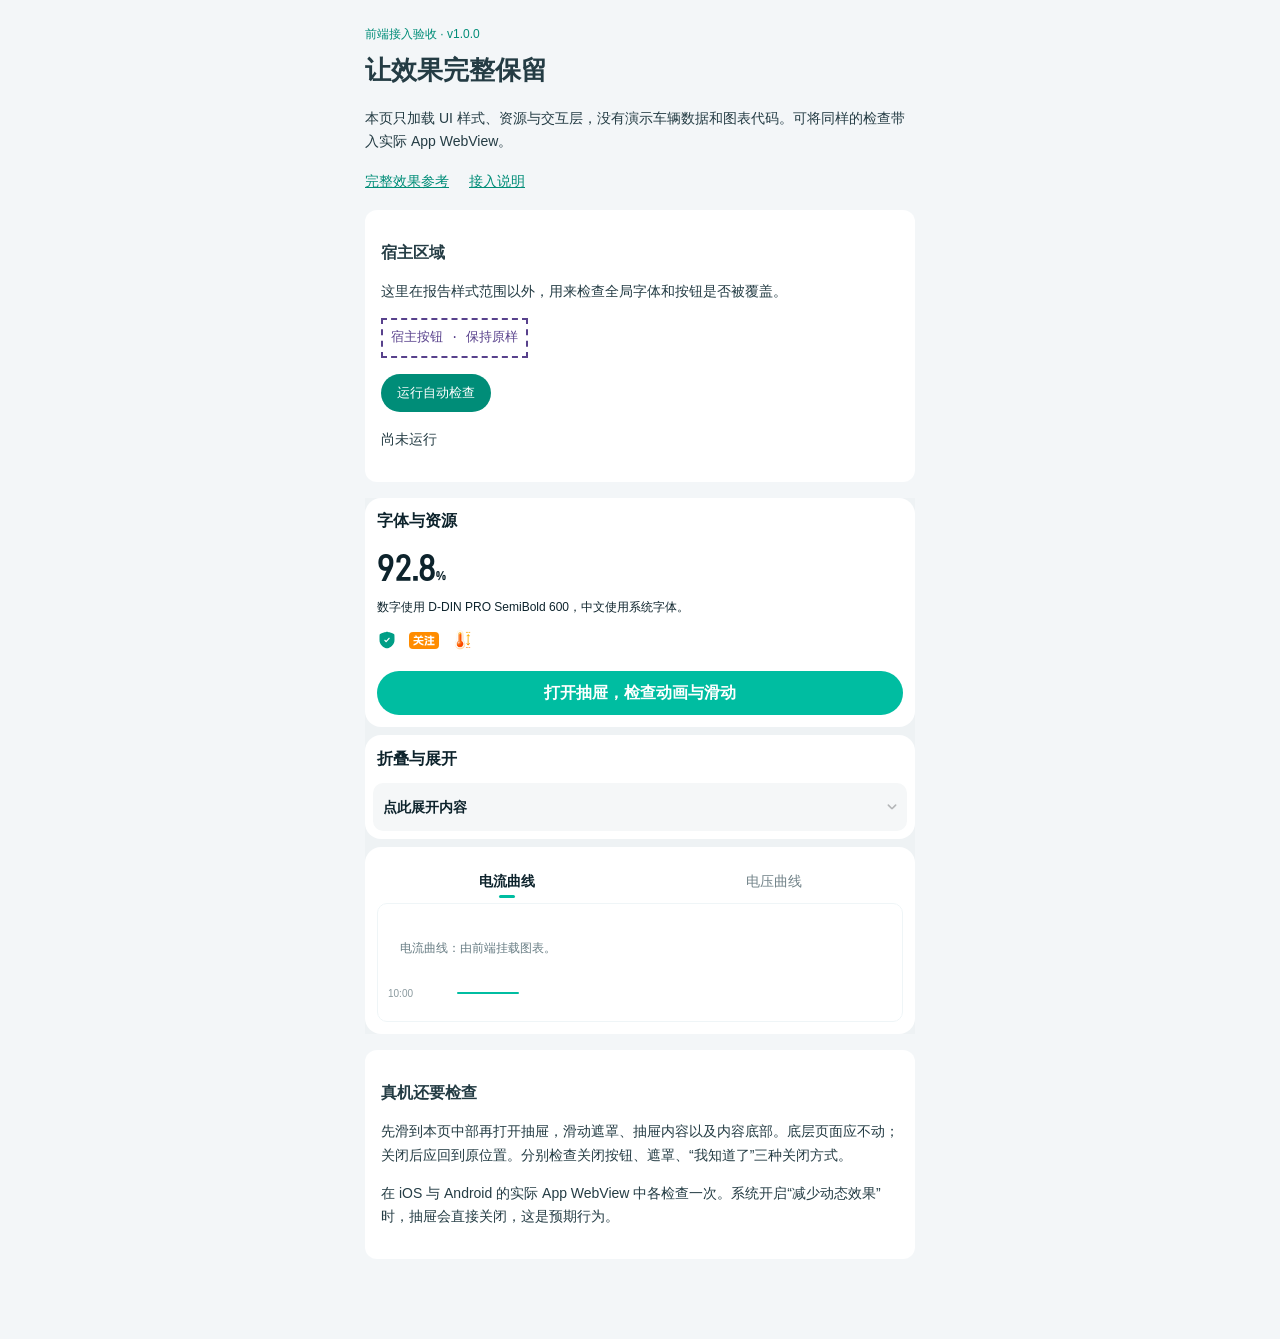
==== handoff/index.html @ 3ce5b26c "Separate reusable UI from report demo and add frontend handoff" ====
<!doctype html>
<html lang="zh-CN">
<head>
  <meta charset="utf-8">
  <meta name="viewport" content="width=device-width, initial-scale=1, viewport-fit=cover">
  <title>电池卫士 · UI 接入验收</title>
  <link rel="stylesheet" href="handoff.css">
  <link rel="stylesheet" href="../css/styles.css">
  <link rel="stylesheet" href="../css/professional-analysis.css">
  <link rel="stylesheet" href="../css/battery-basics.css">
  <script src="../js/ui.js" defer></script>
  <script src="../js/chart-theme.js" defer></script>
  <script src="checks.js" defer></script>
</head>
<body>
  <main class="handoff-page">
    <header>
      <p class="eyebrow">前端接入验收 · v1.0.0</p>
      <h1>让效果完整保留</h1>
      <p>本页只加载 UI 样式、资源与交互层，没有演示车辆数据和图表代码。可将同样的检查带入实际 App WebView。</p>
      <nav><a href="../">完整效果参考</a><a href="https://github.com/wangyekai918-star/teld-battery-guardian-3-0/blob/main/handoff/README.md">接入说明</a></nav>
    </header>
    <section class="host-check">
      <h2>宿主区域</h2>
      <p>这里在报告样式范围以外，用来检查全局字体和按钮是否被覆盖。</p>
      <button id="hostButton" type="button">宿主按钮 · 保持原样</button>
      <button id="runChecks" type="button">运行自动检查</button>
      <p id="testSummary" role="status">尚未运行</p>
      <ol id="testResults"></ol>
    </section>
    <div data-battery-report id="uiFixture">
      <section class="battery-basics fixture-card">
        <header class="battery-basics-head"><h2 class="section-heading">字体与资源</h2></header>
        <div class="fixture-inner">
          <p class="metric-number" id="fontSample">92.8<span class="metric-unit">%</span></p>
          <p>数字使用 D-DIN PRO SemiBold 600，中文使用系统字体。</p>
          <div class="fixture-icons">
            <img src="../assets/shield-check-bold.svg" width="20" height="20" alt="安全">
            <img src="../assets/status-attention.svg" width="30" height="17" alt="关注">
            <img src="../assets/professional-temperature.png" width="22" height="22" alt="温度">
          </div>
          <button class="evidence-confirm" id="openFixtureSheet" type="button">打开抽屉，检查动画与滑动</button>
        </div>
      </section>
      <section class="professional-analysis fixture-card">
        <header class="professional-analysis-head"><h2 class="section-heading">折叠与展开</h2></header>
        <div class="professional-analysis-list">
          <article class="professional-item" data-bg-disclosure-item data-open="false">
            <h3 class="professional-item-heading"><button id="fixtureToggle" class="professional-toggle" data-bg-disclosure="animated" type="button" aria-controls="fixturePanel" aria-expanded="false"><span class="professional-item-name">点此展开内容</span><img class="professional-chevron" src="../assets/vehicle-switch-arrow.svg" alt=""></button></h3>
            <div id="fixturePanel" class="professional-panel" role="region" aria-labelledby="fixtureToggle" aria-hidden="true" inert><div class="professional-panel-content"><div class="professional-panel-body"><p class="fixture-copy">这里由前端传入内容，展开动效由 UI 层保留。</p></div></div></div>
          </article>
        </div>
      </section>
      <section class="battery-basics fixture-card">
        <div class="fixture-inner">
          <div class="curve-tabs" id="fixtureTabs" data-bg-tabs role="tablist" aria-label="曲线类型">
            <button class="curve-tab" id="fixtureCurrent" data-bg-tab="current" role="tab" type="button" aria-selected="true" aria-controls="fixtureChart">电流曲线</button>
            <button class="curve-tab" id="fixtureVoltage" data-bg-tab="voltage" role="tab" type="button" aria-selected="false" aria-controls="fixtureChart" tabindex="-1">电压曲线</button>
          </div>
          <div class="curve-panel" id="fixtureChart" role="tabpanel" aria-labelledby="fixtureCurrent"><p class="fixture-copy" id="fixtureChartText">电流曲线：由前端挂载图表。</p><svg height="20" aria-hidden="true"><text class="curve-axis" y="14">10:00</text><line class="curve-line curve-line--actual" x1="70" y1="10" x2="130" y2="10"></line></svg></div>
        </div>
      </section>
      <dialog class="sheet" data-bg-sheet aria-labelledby="fixtureSheetTitle">
        <div class="sheet-head"><h2 id="fixtureSheetTitle" data-bg-sheet-title></h2><button class="sheet-close" data-bg-sheet-close type="button" aria-label="关闭"><img class="icon" src="../assets/close.svg" alt=""></button></div>
        <div class="sheet-body" data-bg-sheet-body></div>
        <div class="sheet-actions" data-bg-sheet-actions hidden><button class="evidence-confirm" data-bg-sheet-confirm type="button">我知道了</button></div>
      </dialog>
    </div>
    <section class="manual-check">
      <h2>真机还要检查</h2>
      <p>先滑到本页中部再打开抽屉，滑动遮罩、抽屉内容以及内容底部。底层页面应不动；关闭后应回到原位置。分别检查关闭按钮、遮罩、“我知道了”三种关闭方式。</p>
      <p>在 iOS 与 Android 的实际 App WebView 中各检查一次。系统开启“减少动态效果”时，抽屉会直接关闭，这是预期行为。</p>
    </section>
  </main>
</body>
</html>
---- handoff/handoff.css ----
/* 仅供验收页使用，产品页面不加载。 */
body { margin: 0; font: 14px/1.7 -apple-system, BlinkMacSystemFont, "PingFang SC", sans-serif; color: #243c44; background: #f3f6f8; }
.handoff-page { max-width: 550px; margin: auto; padding: 24px 12px 64px; }
.handoff-page h1 { margin: 4px 0 12px; font-size: 26px; }
.handoff-page h2 { font-size: 16px; }
.eyebrow { margin: 0; color: #008d78; font-size: 12px; }
.handoff-page nav { display: flex; gap: 20px; margin: 16px 0; }
.handoff-page a { color: #008d78; }
.host-check, .manual-check { margin: 16px 0; padding: 16px; border-radius: 12px; background: white; }
#hostButton { font: 400 13px/20px monospace; color: rgb(88, 65, 140); border: 2px dashed rgb(88, 65, 140); padding: 8px; background: white; }
#runChecks { display: block; margin: 16px 0; padding: 10px 16px; border: 0; border-radius: 24px; background: #008d78; color: white; font: 600 14px/20px inherit; }
#runChecks:disabled { opacity: .5; }
#testResults { padding-left: 20px; font-size: 12px; }
#testResults [data-pass="true"] { color: #00856e; }
#testResults [data-pass="false"] { color: #c1374e; }
[data-battery-report] .fixture-card { margin: 8px 0; }
[data-battery-report] .fixture-inner { padding: 12px; }
[data-battery-report] .fixture-inner > p { font-size: 12px; }
[data-battery-report] #fontSample { margin: 8px 0; font-size: 36px; }
[data-battery-report] .fixture-icons { display: flex; align-items: center; gap: 12px; margin: 12px 0 20px; }
[data-battery-report] .fixture-copy { padding: 12px; background: white; border-radius: 8px; color: #687d84; font-size: 12px; }
---- css/styles.css ----
@font-face {
  font-family: BatteryGuardianDIN;
  src: url("../assets/din-semibold.woff2?v=b89597077004") format("woff2");
  font-weight: 600;
  font-display: swap;
}
/* 卡片间距规范：页面边距和卡片间距 8px；文字/图片行内边距 12px；嵌套容器行内边距 8px。 */
:where([data-battery-report]) {
  --bg-sheet-enter-duration: 280ms;
  --bg-sheet-exit-duration: 200ms;
  --bg-sheet-mask-duration: 200ms;
  --bg-sheet-enter-easing: cubic-bezier(0.22, 1, 0.36, 1);
  --bg-sheet-exit-easing: cubic-bezier(0.4, 0, 1, 1);
  --sheet-item-title-size: 14px;
  --sheet-item-subtitle-size: 12px;
  --page-gutter: 8px;
  --card-gap: 8px;
  --content-inset: 12px;
  --nested-inset: 8px;
  --ink: #0d232c;
  --muted: #73848a;
  --green: #009e86;
  --green-light: #e7f8f2;
  --bg: #eaf2f7;
  --red: #f0445e;
  --orange: #ae6509;
}
:where([data-battery-report]),
:where([data-battery-report]) * {
  box-sizing: border-box;
}
:where([data-battery-report]) {
  margin: 0;
  color: var(--ink);
  background: #eef2f4;
  font-family:
    -apple-system, BlinkMacSystemFont, "PingFang SC", "Microsoft YaHei",
    sans-serif;
  -webkit-font-smoothing: antialiased;
}
:where([data-battery-report]) button {
  font: inherit;
  color: inherit;
  cursor: pointer;
  border: 0;
  background: none;
  -webkit-tap-highlight-color: transparent;
}
/* 移动端界面统一去掉焦点外圈，保留各控件自身的选中状态。 */
:where([data-battery-report]) :focus {
  outline: none;
}
:where([data-battery-report]) button:disabled {
  cursor: default;
}
:where([data-battery-report]) .icon {
  display: block;
  width: 20px;
  height: 20px;
  flex: none;
  object-fit: contain;
}
:where([data-battery-report]) .page-shell {
  position: relative;
  width: 100%;
  max-width: 550px;
  min-height: 100vh;
  min-height: 100dvh;
  margin: 0 auto;
  background: var(--bg);
}
:where([data-battery-report]) .brand-banner {
  height: 150px;
  position: relative;
  isolation: isolate;
  overflow: hidden;
}
:where([data-battery-report]) .brand-art {
  position: absolute;
  inset: 0;
  width: 100%;
  height: 156px;
  object-fit: cover;
  object-position: right top;
  z-index: -1;
}
:where([data-battery-report]) .report-content {
  position: relative;
  display: flex;
  flex-direction: column;
  gap: var(--card-gap);
  padding: 8px var(--page-gutter) 20px;
  margin-top: -31px;
}
:where([data-battery-report]) .report-identity {
  margin: 0;
  background: #fff;
  border-radius: 16px;
  overflow: hidden;
}
:where([data-battery-report]) .overview {
  padding: 0;
  background: #fff;
  border-radius: 16px;
  overflow: hidden;
  box-shadow: none;
}
:where([data-battery-report]) .vehicle-copy {
  display: flex;
  flex: 1;
  min-width: 0;
  flex-direction: column;
  align-items: flex-start;
  gap: 0;
}
:where([data-battery-report]) .vehicle-plate {
  font-size: 16px;
  font-weight: 600;
  line-height: 22px;
  white-space: nowrap;
}
:where([data-battery-report]) .vehicle-name {
  display: block;
  width: 100%;
  font-size: 12px;
  font-weight: 400;
  line-height: 17px;
  color: rgba(13, 35, 44, 0.6);
  white-space: nowrap;
  overflow: hidden;
  text-overflow: ellipsis;
}
:where([data-battery-report]) .vehicle-switch {
  display: flex;
  align-items: center;
  gap: 8px;
  width: 100%;
  min-height: 64px;
  padding: var(--content-inset);
  text-align: left;
}
:where([data-battery-report]) .vehicle-preview {
  position: relative;
  display: block;
  flex: none;
  width: 66px;
  height: 40px;
  overflow: hidden;
}
:where([data-battery-report]) .vehicle-preview img {
  position: absolute;
  display: block;
  width: 70.245px;
  height: 35.601px;
  left: -2.88px;
  top: 2px;
  object-fit: cover;
}
:where([data-battery-report]) .vehicle-switch-affordance {
  display: flex;
  flex: none;
  align-items: center;
  gap: 2px;
  font-size: 12px;
  font-weight: 600;
  line-height: 17px;
  color: rgba(13, 35, 44, 0.6);
}
:where([data-battery-report]) .vehicle-switch-affordance[hidden] {
  display: none;
}
:where([data-battery-report]) .switch-arrow {
  display: block;
  flex: none;
  width: 8px;
  height: 8px;
}
:where([data-battery-report]) .score-primary {
  display: grid;
  grid-template-columns: minmax(0, 1fr) auto;
  align-items: center;
  gap: 6px 12px;
  padding: var(--content-inset) var(--content-inset) 0;
}
:where([data-battery-report]) .score-label {
  grid-column: 1 / -1;
  display: flex;
  align-items: center;
  gap: 2px;
  margin: 0;
  font-size: 16px;
  font-weight: 600;
  line-height: 24px;
  color: var(--ink);
}
:where([data-battery-report]) .info-button {
  position: relative;
  display: grid;
  place-items: center;
  flex: none;
  width: 16px;
  height: 20px;
  margin: 0;
  padding: 0;
  color: #92a0a6;
}
:where([data-battery-report]) .info-button:after {
  content: "";
  position: absolute;
  inset: -12px -14px;
}
:where([data-battery-report]) .info-button .icon {
  width: 12px;
  height: 12px;
}
:where([data-battery-report]) .score-reading {
  display: flex;
  align-items: baseline;
  gap: 3px;
  margin: 0;
}
:where([data-battery-report]) .score-number {
  font:
    600 48px/1 BatteryGuardianDIN,
    sans-serif;
  letter-spacing: -0.8px;
  color: var(--green);
}
:where([data-battery-report]) .score-unit {
  font-size: 14px;
  font-weight: 700;
  line-height: 20px;
  color: #81938d;
}
:where([data-battery-report]) .safety {
  display: flex;
  align-items: center;
  justify-content: flex-end;
}
:where([data-battery-report]) .safety-value {
  display: flex;
  align-items: center;
  gap: 4px;
  padding: 6px 12px;
  border-radius: 999px;
  background: #eaf8f2;
  color: var(--green);
}
:where([data-battery-report]) .safety-symbol {
  display: flex;
  flex: none;
  width: 16px;
  height: 16px;
}
:where([data-battery-report]) .safety-symbol .icon {
  width: 16px;
  height: 16px;
}
:where([data-battery-report]) .safety-value strong {
  font-size: 14px;
  font-weight: 600;
  line-height: 22px;
}
:where([data-battery-report]) .metrics {
  display: grid;
  grid-template-columns: minmax(0, 1fr) minmax(0, 1fr);
  gap: var(--card-gap);
  padding: var(--nested-inset);
}
:where([data-battery-report]) .metric {
  display: flex;
  min-width: 0;
  flex-direction: column;
  align-items: stretch;
  padding: 8px 10px;
  border-radius: 8px;
  text-align: left;
}
:where([data-battery-report]) .metric:active {
  filter: brightness(0.98);
}
:where([data-battery-report]) .soh {
  background: #f0f8f5;
}
:where([data-battery-report]) .range {
  background: #f0f6fb;
}
:where([data-battery-report]) .metric-heading {
  display: flex;
  align-items: center;
  gap: 4px;
  min-height: 20px;
  font-size: 12px;
  line-height: 18px;
  color: #667b82;
  white-space: nowrap;
}
:where([data-battery-report]) .metric-heading > .icon {
  width: 16px;
  height: 16px;
}
:where([data-battery-report]) .soh .metric-heading > .icon {
  color: #328873;
}
:where([data-battery-report]) .range .metric-heading > .icon {
  color: #6996b2;
}
:where([data-battery-report]) .metric-reading {
  display: flex;
  align-items: baseline;
  gap: 2px;
  min-height: 32px;
  margin-top: 4px;
  color: var(--ink);
}
:where([data-battery-report]) .metric-number {
  font:
    600 28px/32px BatteryGuardianDIN,
    sans-serif;
  letter-spacing: -0.2px;
}
:where([data-battery-report]) .metric-unit {
  font-size: 12px;
  line-height: 18px;
}
:where([data-battery-report]) .metric-note {
  margin-left: auto;
  padding-left: 4px;
  font-size: 11px;
  line-height: 16px;
  color: #7894a5;
  white-space: nowrap;
}
:where([data-battery-report]) .report-meta {
  display: flex;
  align-items: center;
  gap: 3px;
  margin: 0;
  font-size: 12px;
  font-weight: 400;
  line-height: 17px;
  color: rgba(13, 35, 44, 0.6);
  white-space: nowrap;
}
:where([data-battery-report]) .report-id {
  font: inherit;
  letter-spacing: 0;
}
:where([data-battery-report]) .watch .score-number {
  color: #ce8917;
}
:where([data-battery-report]) .watch .safety-value {
  background: #fff5e3;
  color: #b87910;
}
:where([data-battery-report]) .watch .score-unit {
  color: #a18557;
}
:where([data-battery-report]) .risk .score-number {
  color: var(--red);
}
:where([data-battery-report]) .risk .safety-value {
  background: #fff0f3;
  color: #dc405b;
}
:where([data-battery-report]) .risk .score-unit {
  color: #a1848c;
}
:where([data-battery-report]) .sheet {
  border: 0;
  border-radius: 20px 20px 0 0;
  padding: 16px;
  width: min(100%, 550px);
  max-width: none;
  max-height: 80vh;
  margin: auto auto 0;
  color: var(--ink);
  box-shadow: 0 -8px 60px #0d232c18;
  background: #fff;
  overflow-y: auto;
  overscroll-behavior: contain;
}
:where([data-battery-report]) .sheet::backdrop {
  background: rgba(0, 0, 0, 0.6);
  backdrop-filter: none;
  -webkit-backdrop-filter: none;
  touch-action: none;
}
:where([data-battery-report]) .sheet-head {
  padding: 0;
  margin: 0 0 16px;
  display: flex;
  align-items: center;
  justify-content: space-between;
  gap: 12px;
  min-height: 28px;
}
:where([data-battery-report]) .sheet-head h2 {
  font-size: 18px;
  margin: 0;
  font-weight: 600;
}
:where([data-battery-report]) .sheet-close {
  position: relative;
  width: 28px;
  height: 28px;
  flex: none;
  display: grid;
  place-items: center;
  border-radius: 50%;
  background: #f4f7f8;
  color: #60747c;
}
:where([data-battery-report]) .sheet-body {
  padding: 0;
  font-size: 14px;
  line-height: 1.85;
  color: #60747c;
}
:where([data-battery-report]) .sheet-body p {
  margin: 0 0 14px;
}
:where([data-battery-report]) .sheet-body strong {
  font-weight: 600;
  color: var(--ink);
}
:where([data-battery-report]) .sheet-body .note {
  font-size: 12px;
  color: #8a999e;
}
:where([data-battery-report]) .sheet-body .value-line {
  display: flex;
  align-items: center;
  justify-content: space-between;
  padding: 12px 0;
  border-bottom: 1px solid #edf2f3;
  font-size: 13px;
  gap: 16px;
}
:where([data-battery-report]) .sheet-body .value-line b {
  font-family: BatteryGuardianDIN, sans-serif;
  font-size: 17px;
  font-weight: 600;
  color: #314f5a;
}
:where([data-battery-report]) .sheet-body .advice {
  padding: var(--content-inset);
  border-radius: 12px;
  background: #f3f8f6;
  margin-top: 16px;
  font-size: 13px;
}
:where([data-battery-report]) .sheet-body .advice strong {
  color: #2b7260;
}
:where([data-battery-report]) .vehicle-option {
  display: flex;
  align-items: center;
  gap: 8px;
  width: 100%;
  min-height: 66px;
  text-align: left;
  padding: var(--content-inset);
  border: 1px solid #e8eff1;
  border-radius: 12px;
  margin: 0;
}
:where([data-battery-report]) .vehicle-option[aria-pressed="true"] {
  background: #f1faf7;
  border-color: #9ad9c9;
}
:where([data-battery-report]) .vehicle-option strong {
  font-size: var(--sheet-item-title-size);
  line-height: 22px;
  font-weight: 600;
  display: block;
  white-space: nowrap;
}
:where([data-battery-report]) .vehicle-option small {
  display: block;
  width: 100%;
  font-size: var(--sheet-item-subtitle-size);
  line-height: 17px;
  color: rgba(13, 35, 44, 0.6);
  white-space: nowrap;
  overflow: hidden;
  text-overflow: ellipsis;
}
:where([data-battery-report]) .vehicle-option .icon {
  width: 22px;
  height: 22px;
  color: #00a88c;
}
:where([data-battery-report]) .sheet-done {
  width: 100%;
  height: 46px;
  border-radius: 12px;
  background: #00a88c;
  color: #fff;
  font-weight: 600;
  margin-top: 12px;
}
:where([data-battery-report]) .screenreader-only {
  position: absolute;
  width: 1px;
  height: 1px;
  overflow: hidden;
  clip: rect(0, 0, 0, 0);
  white-space: nowrap;
}
@media (max-width: 480px) {
  :where([data-battery-report]) {
    background: var(--bg);
  }
  :where([data-battery-report]) .sheet {
    width: 100%;
    max-width: 550px;
  }
}
@media (max-width: 359px) {
  :where([data-battery-report]) .metric-heading {
    font-size: 11px;
  }
  :where([data-battery-report]) .metric-number {
    font-size: 26px;
  }
  :where([data-battery-report]) .metric-note {
    font-size: 10px;
    padding-left: 0;
  }
}
@media (prefers-reduced-motion: reduce) {
  :where([data-battery-report]),
:where([data-battery-report]) *,
:where([data-battery-report]) *:before,
:where([data-battery-report]) *:after {
    transition: none !important;
    scroll-behavior: auto !important;
  }
}

/* 抽屉统一动效：打开时从底部滑入，关闭结束后再退出原生模态层。 */
:where([data-battery-report]) .sheet[open] {
  animation: bg-sheet-enter var(--bg-sheet-enter-duration) var(--bg-sheet-enter-easing) both;
}
:where([data-battery-report]) .sheet[open]::backdrop {
  animation: bg-sheet-mask-enter var(--bg-sheet-mask-duration) ease both;
}
:where([data-battery-report]) .sheet[open].is-closing {
  animation: bg-sheet-exit var(--bg-sheet-exit-duration) var(--bg-sheet-exit-easing) both;
  pointer-events: none;
}
:where([data-battery-report]) .sheet[open].is-closing::backdrop {
  animation: bg-sheet-mask-exit var(--bg-sheet-mask-duration) ease both;
}
:where([data-battery-report]) .sheet-close .icon {
  width: 16px;
  height: 16px;
}
:where([data-battery-report]) .sheet-close:after {
  content: "";
  position: absolute;
  inset: -8px;
}
:where([data-battery-report]) .sheet-body > :last-child {
  margin-bottom: 0;
}
/* 所有抽屉列表复用 vehicle-option：主标题统一 14px，副标题统一 12px。 */
:where([data-battery-report]) .vehicle-option + .vehicle-option {
  margin-top: var(--card-gap);
}
@keyframes bg-sheet-enter {
  from {
    transform: translateY(100%);
  }
  to {
    transform: translateY(0);
  }
}
@keyframes bg-sheet-exit {
  from {
    transform: translateY(0);
  }
  to {
    transform: translateY(100%);
  }
}
@keyframes bg-sheet-mask-enter {
  from {
    opacity: 0;
  }
  to {
    opacity: 1;
  }
}
@keyframes bg-sheet-mask-exit {
  from {
    opacity: 1;
  }
  to {
    opacity: 0;
  }
}
@media (prefers-reduced-motion: reduce) {
  :where([data-battery-report]) .sheet[open],
:where([data-battery-report]) .sheet[open]::backdrop {
    animation: none !important;
  }
}

/* Figma 292:1135：标题 (18,33)，三行间距 6px，更新时间容器圆角 38px；车辆图片区 66×40，内容区左右 8px。 */
:where([data-battery-report]) .brand-copy {
  position: absolute;
  left: 18px;
  top: 33px;
  display: flex;
  flex-direction: column;
  align-items: flex-start;
  gap: 6px;
}
:where([data-battery-report]) .brand-heading {
  display: block;
  width: 186px;
  height: 22px;
  flex: none;
}
:where([data-battery-report]) .updated {
  display: flex;
  align-items: center;
  justify-content: center;
  gap: 2px;
  padding: 4px 8px 4px 6px;
  border-radius: 38px;
  background: rgba(255, 255, 255, 0.7);
  font-size: 12px;
  font-weight: 400;
  line-height: 16px;
  color: rgba(13, 35, 44, 0.8);
  white-space: nowrap;
}
:where([data-battery-report]) .update-icon {
  display: block;
  flex: none;
  width: 12px;
  height: 12px;
}

/* 宽屏延展背景左侧留白，右侧插画保持设计稿尺寸，避免放大后被卡片截断。 */
@media (min-width: 376px) {
  :where([data-battery-report]) .brand-banner {
    background-image: url("../assets/report-background.jpg?v=297-1594-156");
    background-size: 100% 156px;
    background-repeat: no-repeat;
  }
  :where([data-battery-report]) .brand-art {
    inset: 0 0 auto auto;
    width: 375px;
    height: 156px;
    object-fit: fill;
    mask-image: linear-gradient(90deg, transparent, #000 32px);
    -webkit-mask-image: linear-gradient(90deg, transparent, #000 32px);
  }
}

/* 结论与建议：标题区 12px，内部卡片 10px，卡片外侧和间距 8px；严重程度由具体指标决定。 */
:where([data-battery-report]) .conclusions {
  background: #fff;
  border-radius: 16px;
  overflow: hidden;
}
:where([data-battery-report]) .conclusions-head {
  display: flex;
  align-items: center;
  justify-content: space-between;
  gap: 8px;
  padding: var(--content-inset);
}
:where([data-battery-report]) .section-heading {
  margin: 0;
  font-size: 16px;
  font-weight: 600;
  line-height: 24px;
  color: var(--ink);
}
:where([data-battery-report]) .conclusions-summary {
  font-size: 12px;
  line-height: 20px;
  color: #a46a18;
  white-space: nowrap;
}
:where([data-battery-report]) .conclusions-summary[data-level="severe"] {
  color: #d9425c;
}
:where([data-battery-report]) .conclusions-summary[hidden],
:where([data-battery-report]) .conclusions-demo[hidden] {
  display: none;
}
:where([data-battery-report]) .conclusions-content {
  display: grid;
  gap: var(--card-gap);
  padding: 0 var(--nested-inset);
}
:where([data-battery-report]) .conclusion-item {
  --item-accent: #31836f;
  --item-bg: #f1f8f5;
  padding: 10px;
  border-radius: 10px;
  background: var(--item-bg);
}
:where([data-battery-report]) .conclusion-item[data-level="attention"] {
  --item-accent: #a56916;
  --item-bg: #fff7eb;
}
:where([data-battery-report]) .conclusion-item[data-level="severe"] {
  --item-accent: #d4425b;
  --item-bg: #fff2f4;
}
:where([data-battery-report]) .conclusion-title-row {
  display: flex;
  align-items: center;
  gap: 4px;
  min-width: 0;
}
:where([data-battery-report]) .conclusion-title {
  flex: 1;
  min-width: 0;
  margin: 0;
  font-size: 14px;
  line-height: 20px;
  font-weight: 600;
  color: var(--ink);
}
:where([data-battery-report]) .conclusion-badge {
  display: block;
  flex: none;
  width: 30px;
  height: 17px;
  object-fit: contain;
}
:where([data-battery-report]) .conclusion-data {
  display: flex;
  flex-wrap: wrap;
  align-items: baseline;
  gap: 0 5px;
  margin: 2px 0 0;
  font-size: 12px;
  line-height: 18px;
  color: #687d84;
}
:where([data-battery-report]) .conclusion-datum {
  display: inline-block;
  white-space: nowrap;
}
:where([data-battery-report]) .conclusion-datum + .conclusion-datum:before {
  content: "·";
  margin-right: 5px;
  color: #9aabb0;
}
:where([data-battery-report]) .conclusion-value {
  font-family: BatteryGuardianDIN, sans-serif;
  font-size: 14px;
  font-weight: 600;
  color: var(--item-accent);
}
:where([data-battery-report]) .conclusion-unit--zh {
  font-family:
    -apple-system, BlinkMacSystemFont, "PingFang SC", "Microsoft YaHei",
    sans-serif;
  font-size: 12px;
}
:where([data-battery-report]) .conclusion-advice {
  margin: 2px 0 0;
  font-size: 12px;
  line-height: 18px;
  color: #687d84;
  overflow-wrap: anywhere;
}
:where([data-battery-report]) .conclusions-demo {
  margin: 0;
  padding: 0 4px 4px;
  font-size: 11px;
  line-height: 18px;
  color: #7d9098;
}
/* 入口统一提供上下 12px 留白，避免与卡片列表底部留白叠加。 */
:where([data-battery-report]) .evidence-trigger {
  display: flex;
  align-items: center;
  justify-content: center;
  gap: 2px;
  width: 100%;
  min-height: 44px;
  padding: 12px;
  color: #427770;
  font-size: 12px;
  line-height: 20px;
  font-weight: 500;
}
:where([data-battery-report]) .evidence-trigger .icon {
  width: 11px;
  height: 11px;
}
:where([data-battery-report]) .evidence-trigger:active {
  background: #f5faf8;
}
:where([data-battery-report]) .evidence-context {
  font-size: 12px;
  line-height: 20px;
  color: #82939a;
}
:where([data-battery-report]) .evidence-list {
  display: grid;
  gap: 8px;
  margin: 0;
  padding: 0;
  list-style: none;
  counter-reset: evidence;
}
:where([data-battery-report]) .evidence-item {
  counter-increment: evidence;
  padding: 12px;
  border-radius: 10px;
  background: #f5f8f9;
}
:where([data-battery-report]) .evidence-title {
  display: flex;
  align-items: center;
  gap: 7px;
  margin: 0 0 6px;
  color: var(--ink);
  font-size: 14px;
  line-height: 22px;
  font-weight: 600;
}
:where([data-battery-report]) .evidence-title:before {
  content: counter(evidence, decimal-leading-zero);
  font:
    600 16px/22px BatteryGuardianDIN,
    sans-serif;
  color: #87a09f;
}
:where([data-battery-report]) .sheet-body .evidence-copy {
  margin: 0;
  color: #60747c;
  font-size: 13px;
  line-height: 22px;
  overflow-wrap: anywhere;
}
:where([data-battery-report]) .evidence-item--advice {
  background: #eff8f4;
}
:where([data-battery-report]) .evidence-item--advice .evidence-title {
  color: #287863;
}
:where([data-battery-report]) .evidence-item--advice .evidence-title:before {
  color: #52a18a;
}
:where([data-battery-report]) .sheet[data-kind="evidence"][open] {
  display: flex;
  flex-direction: column;
  overflow: hidden;
}
:where([data-battery-report]) .sheet[data-kind="evidence"] .sheet-head {
  flex: none;
  margin: 0 0 8px;
}
:where([data-battery-report]) .sheet[data-kind="evidence"] .sheet-body {
  flex: 1 1 auto;
  min-height: 0;
  overflow-y: auto;
  overscroll-behavior: contain;
}
:where([data-battery-report]) .sheet-actions {
  flex: none;
  margin-top: 12px;
}
:where([data-battery-report]) .sheet-actions[hidden] {
  display: none;
}
:where([data-battery-report]) .evidence-confirm {
  display: block;
  width: 100%;
  height: 44px;
  padding: 0 16px;
  border-radius: 999px;
  background: #00bda1;
  color: #fff;
  font-size: 16px;
  line-height: 22px;
  font-weight: 600;
}
:where([data-battery-report]) .evidence-confirm:active {
  background: #00ab92;
}

/* 充电体检单：标题区 12px，数据容器外侧 8px；与报告其他模块共用卡片规范。 */
:where([data-battery-report]) .charge-check {
  background: #fff;
  border-radius: 16px;
  overflow: hidden;
}
:where([data-battery-report]) .charge-head {
  display: flex;
  align-items: center;
  justify-content: space-between;
  gap: 8px;
  padding: 12px;
}
:where([data-battery-report]) .charge-heading {
  display: flex;
  align-items: center;
  gap: 2px;
  flex: none;
}
:where([data-battery-report]) .charge-heading .section-heading {
  white-space: nowrap;
}
:where([data-battery-report]) .charge-date {
  position: relative;
  display: flex;
  align-items: center;
  justify-content: flex-end;
  gap: 3px;
  min-width: 0;
  min-height: 24px;
  padding: 0;
  font-size: 12px;
  line-height: 18px;
  color: #607b83;
  white-space: nowrap;
}
:where([data-battery-report]) .charge-date:after {
  content: "";
  position: absolute;
  inset: -10px -4px;
}
:where([data-battery-report]) .charge-date .switch-arrow[hidden] {
  display: none;
}
:where([data-battery-report]) .charge-date:disabled:after {
  display: none;
}
/* 同一充电体检单内，概览、进度详情、检测项目作为并列的内层模块。 */
:where([data-battery-report]) .charge-modules {
  display: flex;
  flex-direction: column;
  gap: var(--card-gap);
  padding: 0 var(--nested-inset) var(--nested-inset);
}
:where([data-battery-report]) .charge-inner-panel {
  min-width: 0;
  border-radius: 10px;
  background: #f5f7f8;
}
:where([data-battery-report]) .charge-content {
  padding: 0;
}
:where([data-battery-report]) .charge-stats {
  display: grid;
  grid-template-columns: repeat(3, minmax(0, 1fr));
  margin: 0;
  padding: 10px 0;
  border-radius: 10px;
  background: #f1f8f5;
}
:where([data-battery-report]) .charge-stat {
  position: relative;
  display: flex;
  min-width: 0;
  flex-direction: column;
  align-items: center;
  gap: 2px;
  padding: 0 8px;
}
:where([data-battery-report]) .charge-stat + .charge-stat:before {
  content: "";
  position: absolute;
  top: 6px;
  bottom: 6px;
  left: 0;
  width: 1px;
  background: #dceee7;
}
:where([data-battery-report]) .charge-stat dt {
  order: 1;
  margin: 0;
  font-size: 12px;
  line-height: 18px;
  color: #73878c;
  white-space: nowrap;
}
:where([data-battery-report]) .charge-stat dd {
  display: flex;
  align-items: baseline;
  justify-content: center;
  gap: 2px;
  margin: 0;
  min-height: 30px;
  line-height: 30px;
  color: #158976;
  white-space: nowrap;
}
:where([data-battery-report]) .charge-number {
  font:
    600 26px/30px BatteryGuardianDIN,
    sans-serif;
}
:where([data-battery-report]) .charge-unit {
  font-size: 12px;
  line-height: 18px;
  font-weight: 600;
}
:where([data-battery-report]) .charge-unit--numeric {
  font-family: BatteryGuardianDIN, sans-serif;
  font-size: 16px;
}

/* Figma 316:2746：12px 内边距、8px 行距、24px 整数、14px 小数、12px 单位。 */
:where([data-battery-report]) .charge-basics {
  display: flex;
  flex-direction: column;
  gap: 8px;
  padding: var(--content-inset);
}
:where([data-battery-report]) .charge-basic-values {
  display: grid;
  grid-template-columns: repeat(3, minmax(0, 1fr));
  gap: 8px;
  margin: 0;
}
:where([data-battery-report]) .charge-basic-stat {
  display: flex;
  min-width: 0;
  flex-direction: column;
  align-items: flex-start;
}
:where([data-battery-report]) .charge-basic-stat:nth-child(2) {
  align-items: center;
}
:where([data-battery-report]) .charge-basic-stat:last-child {
  align-items: flex-end;
}
:where([data-battery-report]) .charge-basic-stat dt {
  order: 1;
  margin: 0;
  font-size: 12px;
  line-height: 17px;
  color: rgba(13, 35, 44, 0.8);
  white-space: nowrap;
}
:where([data-battery-report]) .charge-basic-stat dd {
  display: flex;
  align-items: baseline;
  min-height: 24px;
  margin: 0;
  color: var(--ink);
  white-space: nowrap;
}
:where([data-battery-report]) .charge-basic-stat:first-child dd {
  color: #ff8c00;
}
:where([data-battery-report]) .charge-basic-stat:last-child dd {
  color: #00bda1;
}
:where([data-battery-report]) .charge-basic-number {
  font:
    600 24px/24px BatteryGuardianDIN,
    sans-serif;
}
:where([data-battery-report]) .charge-basic-fraction {
  font:
    600 14px/14px BatteryGuardianDIN,
    sans-serif;
}
:where([data-battery-report]) .charge-basic-unit {
  font-size: 12px;
  line-height: 12px;
  font-weight: 600;
}
:where([data-battery-report]) .charge-soc-track {
  position: relative;
  isolation: isolate;
  width: 100%;
  height: 6px;
  border-radius: 53px;
  background: #e5e4e8;
}
/* 纯 CSS 进度条：6px 色条，10px 端点（含 2px 白边），位置由 SOC 百分比控制。 */
:where([data-battery-report]) .charge-soc-fill {
  position: absolute;
  left: 0;
  top: 0;
  height: 100%;
  pointer-events: none;
}
:where([data-battery-report]) .charge-soc-fill::after {
  content: "";
  position: absolute;
  top: 50%;
  right: 0;
  width: 10px;
  height: 10px;
  border: 2px solid #fff;
  border-radius: 50%;
  transform: translate(50%, -50%);
  background: inherit;
  box-shadow: 0 0 4px rgba(0, 0, 0, 0.08);
}
:where([data-battery-report]) .charge-soc-fill--end {
  z-index: 1;
  left: calc(var(--soc-start, 0) * 1%);
  width: calc((var(--soc-end, 0) - var(--soc-start, 0)) * 1%);
  border-radius: 0 3px 3px 0;
  background: #00bda1;
}
:where([data-battery-report]) .charge-soc-fill--start {
  z-index: 2;
  width: calc(var(--soc-start, 0) * 1%);
  border-radius: 3px 0 0 3px;
  background: #ff8c00;
}
:where([data-battery-report]) .charge-soc-fill[hidden] {
  display: none;
}
:where([data-battery-report]) .charge-time-range {
  display: grid;
  grid-template-columns: minmax(0, 1fr) auto minmax(0, 1fr);
  align-items: start;
  gap: 8px;
  font-size: 12px;
  line-height: 16px;
  color: rgba(13, 35, 44, 0.8);
}
:where([data-battery-report]) .charge-time-range time {
  min-width: 0;
  white-space: nowrap;
}
:where([data-battery-report]) .charge-time-range strong {
  font-size: 12px;
  line-height: 16px;
  font-weight: 600;
  text-align: center;
  color: var(--ink);
  white-space: nowrap;
}
:where([data-battery-report]) .charge-time-range time:last-child {
  text-align: right;
}

/* 年检项目使用独立的小标题；表格单独收边，避免标题和表头形成两条连续色带。 */
:where([data-battery-report]) .annual-inspection,
:where([data-battery-report]) .deep-inspection {
  display: flow-root;
  overflow: hidden;
}
:where([data-battery-report]) .inspection-header {
  display: flex;
  align-items: center;
  gap: 2px;
  padding: 4px 4px 8px;
}
:where([data-battery-report]) .inspection-header > .icon {
  width: 16px;
  height: 16px;
  color: #00bda1;
}
:where([data-battery-report]) .inspection-title {
  margin: 0;
  font-size: 14px;
  line-height: 20px;
  font-weight: 600;
  color: var(--ink);
}
:where([data-battery-report]) .inspection-tag {
  flex: none;
  margin-left: auto;
  padding: 0 6px;
  border-radius: 4px;
  background: var(--green-light);
  color: var(--green);
  font-size: 10px;
  line-height: 16px;
  font-weight: 400;
  white-space: nowrap;
}
:where([data-battery-report]) .inspection-table-wrap,
:where([data-battery-report]) .curve-panel {
  margin: 0;
  overflow: hidden;
  border: 1px solid #eff5f7;
  border-radius: 10px;
  background: #fff;
}
:where([data-battery-report]) .inspection-table {
  width: 100%;
  table-layout: fixed;
  border-collapse: collapse;
  font-size: 12px;
  line-height: 18px;
  text-align: left;
}
:where([data-battery-report]) .inspection-table col:nth-child(1) {
  width: 29%;
}
:where([data-battery-report]) .inspection-table col:nth-child(2) {
  width: 26%;
}
:where([data-battery-report]) .inspection-table col:nth-child(3) {
  width: 27%;
}
:where([data-battery-report]) .inspection-table col:nth-child(4) {
  width: 18%;
}
:where([data-battery-report]) .inspection-table thead {
  background: #f5f7f8;
  color: #73878c;
}
:where([data-battery-report]) .inspection-table th,
:where([data-battery-report]) .inspection-table td {
  padding: 12px 6px;
  vertical-align: middle;
  font-weight: 400;
}
:where([data-battery-report]) .inspection-table tbody tr > :nth-child(2),
:where([data-battery-report]) .inspection-table tbody tr > :nth-child(3) {
  font-weight: 400;
}
:where([data-battery-report]) .inspection-table thead th {
  padding-top: 8px;
  padding-bottom: 8px;
  font-weight: 600;
  white-space: nowrap;
}
:where([data-battery-report]) .inspection-table th:first-child {
  padding-left: 8px;
}
:where([data-battery-report]) .inspection-table td:last-child,
:where([data-battery-report]) .inspection-table th:last-child {
  text-align: right;
  padding-right: 8px;
}
:where([data-battery-report]) .inspection-table tbody th {
  color: var(--ink);
  white-space: nowrap;
}
:where([data-battery-report]) .inspection-table tbody tr {
  background: #fff;
}
:where([data-battery-report]) .inspection-table tbody .inspection-row--shaded {
  background: #f5f7f8;
}
:where([data-battery-report]) .inspection-reading {
  white-space: nowrap;
  color: var(--ink);
}
:where([data-battery-report]) .inspection-reference {
  color: #73848a;
  white-space: nowrap;
}
:where([data-battery-report]) .inspection-result {
  font-size: 12px;
  font-weight: 600;
  white-space: nowrap;
}
:where([data-battery-report]) .inspection-result--normal {
  color: #009e86;
}
:where([data-battery-report]) .inspection-result--abnormal,
:where([data-battery-report]) .inspection-table tr[data-result="abnormal"] .inspection-reading {
  color: #f8330c;
}
:where([data-battery-report]) .inspection-missing,
:where([data-battery-report]) .inspection-result--missing {
  font-size: 12px;
  color: #8b9a9f;
  white-space: nowrap;
}
:where([data-battery-report]) .deep-inspection .inspection-header > .icon {
  color: #8b5cf6;
}
:where([data-battery-report]) .deep-inspection .inspection-tag {
  background: #f3edff;
  color: #8b5cf6;
}
:where([data-battery-report]) .deep-inspection .inspection-table tbody th {
  white-space: normal;
  text-wrap: balance;
}
:where([data-battery-report]) .inspection-text {
  font-family: inherit;
  font-size: 12px;
  font-weight: inherit;
  white-space: normal;
  overflow-wrap: anywhere;
}

/* 同车型平均对比属于整份报告，独立于充电体检单。 */
:where([data-battery-report]) .model-comparison {
  min-width: 0;
  border-radius: 16px;
  background: #fff;
  overflow: hidden;
}
:where([data-battery-report]) .model-comparison-head {
  display: flex;
  align-items: center;
  justify-content: space-between;
  gap: 8px;
  padding: var(--content-inset);
}
:where([data-battery-report]) .model-comparison-city {
  display: inline-flex;
  align-items: center;
  gap: 2px;
  color: var(--muted);
  font-size: 12px;
  line-height: 18px;
  white-space: nowrap;
}
:where([data-battery-report]) .model-comparison-city img {
  width: 16px;
  height: 16px;
  flex: none;
}
:where([data-battery-report]) .model-comparison-city img[hidden] {
  display: none;
}
:where([data-battery-report]) .model-comparison-content {
  padding: 0 var(--nested-inset) var(--nested-inset);
}
:where([data-battery-report]) .model-comparison-table col:nth-child(1) {
  width: 44%;
}
:where([data-battery-report]) .model-comparison-table col:nth-child(2) {
  width: 30%;
}
:where([data-battery-report]) .model-comparison-table col:nth-child(3) {
  width: 26%;
}
:where([data-battery-report]) .model-comparison-table tr > :nth-child(2) {
  text-align: center;
  color: var(--muted);
}
:where([data-battery-report]) .model-comparison-table td {
  white-space: nowrap;
  font-variant-numeric: tabular-nums;
}
:where([data-battery-report]) .model-comparison-table tbody[hidden] {
  display: none;
}
:where([data-battery-report]) .model-comparison-table .comparison-value--abnormal {
  color: #f8330c;
}
:where([data-battery-report]) .model-comparison-table tfoot td:last-child {
  padding: 0 8px 8px;
  background: #fff;
}
:where([data-battery-report]) .model-comparison-benchmark {
  display: grid;
  grid-template-columns: 30px minmax(0, 1fr);
  align-items: center;
  gap: 8px;
  margin: 8px 0 0;
  padding: 8px 10px;
  border-radius: 10px;
  background: #fff9e8;
  color: #886322;
  font-size: 12px;
  line-height: 20px;
}
:where([data-battery-report]) .benchmark-emblem {
  display: block;
  width: 30px;
  height: 30px;
  object-fit: contain;
}
:where([data-battery-report]) .benchmark-details {
  min-width: 0;
}
:where([data-battery-report]) .benchmark-copy {
  display: flex;
  align-items: baseline;
  gap: 3px;
  margin: 0 0 4px;
  white-space: nowrap;
}
:where([data-battery-report]) .model-comparison-benchmark strong {
  font: 600 18px/22px BatteryGuardianDIN, sans-serif;
  color: #b97710;
}
:where([data-battery-report]) .benchmark-scale {
  position: relative;
  height: 6px;
}
:where([data-battery-report]) .benchmark-track {
  display: block;
  width: 100%;
  height: 6px;
  background: #f2e4be;
  border-radius: 2px;
  -webkit-mask-image: repeating-linear-gradient(90deg, #000 0 calc(5% - 2px), transparent calc(5% - 2px) 5%);
  mask-image: repeating-linear-gradient(90deg, #000 0 calc(5% - 2px), transparent calc(5% - 2px) 5%);
}
:where([data-battery-report]) .benchmark-fill {
  display: block;
  width: var(--rank-percent);
  height: 100%;
  background: linear-gradient(90deg, #ffd76a, #f1b42c);
}
:where([data-battery-report]) .benchmark-marker {
  position: absolute;
  top: -1px;
  left: var(--rank-percent);
  width: 3px;
  height: 8px;
  border-radius: 2px;
  background: #cc8b17;
  transform: translateX(-50%);
}
:where([data-battery-report]) .model-comparison-benchmark[data-empty="true"] {
  display: block;
  background: #f5f7f8;
  color: var(--muted);
  text-align: center;
}
:where([data-battery-report]) .model-comparison-toggle {
  display: flex;
  align-items: center;
  justify-content: center;
  gap: 2px;
  width: fit-content;
  min-height: 28px;
  margin: 0 auto;
  padding: 4px 12px;
  border-radius: 999px;
  background: #f5f7f8;
  color: #427770;
  font-size: 12px;
  font-weight: 600;
  line-height: 20px;
}
:where([data-battery-report]) .model-comparison-toggle img {
  width: 12px;
  height: 12px;
  transform: rotate(90deg);
}
:where([data-battery-report]) .model-comparison-toggle[aria-expanded="true"] img {
  transform: rotate(-90deg);
}

/* 历史故障统计：报告级独立白卡，三张指标卡共用 8px 外边距与间距。 */
:where([data-battery-report]) .battery-faults {
  min-width: 0;
  background: #fff;
  border-radius: 16px;
  overflow: hidden;
}
:where([data-battery-report]) .battery-faults-head {
  display: flex;
  align-items: center;
  justify-content: space-between;
  gap: 8px;
  padding: var(--content-inset);
}
:where([data-battery-report]) .battery-faults-heading {
  display: flex;
  align-items: center;
  gap: 2px;
}
:where([data-battery-report]) .battery-faults-status {
  flex: none;
  padding: 2px 6px;
  border-radius: 4px;
  background: var(--green-light);
  color: var(--green);
  font-size: 10px;
  line-height: 16px;
  white-space: nowrap;
}
:where([data-battery-report]) .battery-faults-grid {
  display: grid;
  grid-template-columns: repeat(3, minmax(0, 1fr));
  gap: var(--card-gap);
  margin: 0;
  padding: 0 var(--nested-inset) var(--nested-inset);
}
:where([data-battery-report]) .battery-fault-stat {
  display: flex;
  min-width: 0;
  flex-direction: column;
  align-items: center;
  gap: 2px;
  padding: 8px 10px;
  border-radius: 10px;
  background: #f5f7f8;
}
:where([data-battery-report]) .battery-fault-stat dt {
  order: 1;
  color: var(--muted);
  font-size: 12px;
  line-height: 18px;
  white-space: nowrap;
}
:where([data-battery-report]) .battery-fault-stat dd {
  display: flex;
  align-items: baseline;
  justify-content: center;
  gap: 2px;
  margin: 0;
  min-height: 30px;
  white-space: nowrap;
}
:where([data-battery-report]) .battery-fault-number {
  font: 600 26px/30px BatteryGuardianDIN, sans-serif;
}
:where([data-battery-report]) .battery-fault-unit {
  font-size: 12px;
  line-height: 18px;
  font-weight: 600;
}
:where([data-battery-report]) .battery-fault-unit--numeric {
  font: 600 16px/18px BatteryGuardianDIN, sans-serif;
}
:where([data-battery-report]) .battery-fault-stat--rate dd {
  color: var(--green);
}
:where([data-battery-report]) .battery-faults[data-status="fault"] .battery-faults-status {
  color: #f8330c;
  background: #fff0ec;
}
:where([data-battery-report]) .battery-faults[data-status="fault"] .battery-fault-stat--rate dd {
  color: #f8330c;
}
:where([data-battery-report]) .battery-faults[data-status="missing"] .battery-faults-status {
  background: #f5f7f8;
  color: var(--muted);
}
:where([data-battery-report]) .battery-faults[data-status="missing"] .battery-fault-stat dd {
  color: var(--muted);
}
:where([data-battery-report]) .battery-faults[data-status="missing"] .battery-fault-number {
  font-family: inherit;
  font-size: 20px;
  font-weight: 400;
}

/* 健康概览：左侧容量圆环，右侧六项评分；图形均由代码绘制。 */
:where([data-battery-report]) .battery-health {
  min-width: 0;
  border-radius: 16px;
  background: #fff;
  overflow: hidden;
}
:where([data-battery-report]) .battery-health-head {
  display: flex;
  align-items: center;
  gap: 2px;
  padding: var(--content-inset);
}
:where([data-battery-report]) .battery-health-content {
  display: grid;
  grid-template-columns: clamp(128px, 38vw, 168px) minmax(0, 1fr);
  align-items: center;
  gap: 24px;
  padding: 0 var(--content-inset) var(--content-inset);
}
:where([data-battery-report]) .health-capacity {
  position: relative;
  width: 100%;
  aspect-ratio: 1;
  color: #00bda1;
}
:where([data-battery-report]) .health-capacity-ring {
  display: block;
  width: 100%;
  height: 100%;
  fill: none;
  stroke-width: 10;
}
:where([data-battery-report]) .health-capacity-track {
  stroke: #eaf1f3;
}
:where([data-battery-report]) .health-capacity-progress {
  stroke: currentColor;
  stroke-linecap: round;
}
:where([data-battery-report]) .health-capacity-progress[stroke-dasharray="0 100"] {
  visibility: hidden;
}
:where([data-battery-report]) .health-capacity-reading {
  position: absolute;
  inset: 0;
  display: flex;
  flex-direction: column;
  align-items: center;
  justify-content: center;
  gap: 2px;
}
:where([data-battery-report]) .health-capacity-reading strong {
  font: 600 36px/38px BatteryGuardianDIN, sans-serif;
}
:where([data-battery-report]) .health-capacity-value {
  display: flex;
  align-items: baseline;
  gap: 2px;
}
:where([data-battery-report]) .health-capacity-unit {
  font: 600 18px/20px BatteryGuardianDIN, sans-serif;
}
:where([data-battery-report]) .health-capacity-reading > span {
  font-size: 12px;
  line-height: 18px;
  color: #73848a;
  white-space: nowrap;
}
:where([data-battery-report]) .health-capacity[data-missing="true"] strong {
  font-family: inherit;
  font-size: 28px;
  font-weight: 400;
  color: var(--muted);
}
:where([data-battery-report]) .health-dimensions-list {
  display: grid;
  gap: 4px;
  min-width: 0;
  margin: 0;
}
:where([data-battery-report]) .health-dimension {
  --health-level-color: #00a98f;
  display: grid;
  grid-template-columns: minmax(0, 1fr) auto;
  align-items: center;
  column-gap: 4px;
  min-width: 0;
}
:where([data-battery-report]) .health-dimension dt {
  color: #536a73;
  font-size: 12px;
  line-height: 18px;
  white-space: nowrap;
}
:where([data-battery-report]) .health-score-reading {
  display: flex;
  align-items: baseline;
  justify-content: flex-end;
  margin: 0;
  color: var(--health-level-color);
  white-space: nowrap;
}
:where([data-battery-report]) .health-score-reading strong {
  font: 600 14px/20px BatteryGuardianDIN, sans-serif;
}
:where([data-battery-report]) .health-dimension[data-level="attention"] {
  --health-level-color: #b98816;
}
:where([data-battery-report]) .health-dimension[data-level="mild"] {
  --health-level-color: #d5802e;
}
:where([data-battery-report]) .health-dimension[data-level="severe"] {
  --health-level-color: #e95649;
}
:where([data-battery-report]) .health-dimension[data-level="missing"] {
  --health-level-color: #94a1a6;
}
:where([data-battery-report]) .health-dimension[data-level="missing"] .health-score-reading strong {
  font-family: inherit;
  font-size: 14px;
  font-weight: 400;
}

/* 充电曲线：Tab 始终单行，宽度不足时横滑；坐标轴使用系统字体。 */
:where([data-battery-report]) .charge-curves {
  display: flex;
  flex-direction: column;
  gap: 0;
  min-width: 0;
}
:where([data-battery-report]) .curve-tabs {
  display: flex;
  flex-wrap: nowrap;
  gap: 16px;
  min-width: 0;
  overflow-x: auto;
  padding: 0 4px;
  scrollbar-width: none;
  overscroll-behavior-x: contain;
}
:where([data-battery-report]) .curve-tabs::-webkit-scrollbar {
  display: none;
}
:where([data-battery-report]) .curve-tab {
  position: relative;
  flex: 1 0 auto;
  min-height: 44px;
  padding: 0;
  font-size: 14px;
  line-height: 20px;
  color: #73848a;
  white-space: nowrap;
}
:where([data-battery-report]) .curve-tab[aria-selected="true"] {
  color: var(--ink);
  font-weight: 600;
}
:where([data-battery-report]) .curve-tab[aria-selected="true"]:after {
  content: "";
  position: absolute;
  bottom: 5px;
  left: 50%;
  width: 16px;
  height: 3px;
  border-radius: 2px;
  transform: translateX(-50%);
  background: #00bda1;
}
:where([data-battery-report]) .curve-panel {
  padding: 10px;
}
:where([data-battery-report]) .curve-meta {
  display: flex;
  align-items: center;
  justify-content: space-between;
  gap: 6px;
  min-height: 20px;
  margin-bottom: 4px;
}
:where([data-battery-report]) .curve-legend {
  display: flex;
  align-items: center;
  gap: 12px;
  font-size: 11px;
  line-height: 18px;
  color: #60747c;
}
:where([data-battery-report]) .curve-legend span {
  display: inline-flex;
  align-items: center;
  gap: 4px;
  white-space: nowrap;
}
:where([data-battery-report]) .curve-legend i {
  width: 12px;
  height: 2px;
  border-radius: 2px;
  background: #f27d78;
}
:where([data-battery-report]) .curve-legend span:last-child i {
  background: #00bda1;
}
:where([data-battery-report]) .curve-meta[data-empty="true"] {
  visibility: hidden;
}
:where([data-battery-report]) .curve-plot {
  position: relative;
  min-width: 0;
  height: 212px;
}
:where([data-battery-report]) .curve-svg {
  display: block;
  width: 100%;
  height: 100%;
  overflow: visible;
  touch-action: pan-y;
}
:where([data-battery-report]) .curve-axis {
  font-family: inherit;
  font-size: 10px;
  font-weight: 400;
  font-variant-numeric: tabular-nums;
  fill: #8b9a9f;
}
:where([data-battery-report]) .curve-grid {
  stroke: #e2eaed;
  stroke-width: 0.5;
  stroke-dasharray: 3 4;
}
:where([data-battery-report]) .curve-line {
  fill: none;
  stroke-width: 2;
  stroke-linecap: round;
  stroke-linejoin: round;
}
:where([data-battery-report]) .curve-line--requested {
  stroke: #f27d78;
}
:where([data-battery-report]) .curve-line--actual {
  stroke: #00bda1;
}
:where([data-battery-report]) .curve-empty {
  font-size: 12px;
  fill: #8b9a9f;
}
:where([data-battery-report]) .curve-tooltip {
  position: absolute;
  z-index: 1;
  top: 8px;
  width: 140px;
  padding: 8px 10px;
  border-radius: 8px;
  background: #fff;
  box-shadow: 0 2px 12px #0d232c10;
  pointer-events: none;
  font-size: 11px;
  line-height: 18px;
  color: #60747c;
}
:where([data-battery-report]) .curve-tooltip[hidden] {
  display: none;
}
:where([data-battery-report]) .curve-tooltip time {
  display: block;
  margin-bottom: 3px;
  font:
    600 13px/18px BatteryGuardianDIN,
    sans-serif;
  color: var(--ink);
}
:where([data-battery-report]) .curve-tooltip div {
  display: flex;
  align-items: baseline;
  justify-content: space-between;
  gap: 8px;
}
:where([data-battery-report]) .curve-tooltip strong {
  font:
    600 14px/18px BatteryGuardianDIN,
    sans-serif;
  color: #f27d78;
}
:where([data-battery-report]) .curve-tooltip div:last-child strong {
  color: #00bda1;
}

:where([data-battery-report]) .conclusions-list {
  display: contents;
}
---- css/professional-analysis.css ----
/* 独立专业分析卡片：默认折叠，标题及数据遵循报告的字号与间距规范。 */
:where([data-battery-report]) .professional-analysis {
  min-width: 0;
  border-radius: 16px;
  background: #fff;
  overflow: hidden;
}
:where([data-battery-report]) .professional-analysis-head {
  display: flex;
  align-items: center;
  gap: 2px;
  padding: var(--content-inset);
}
:where([data-battery-report]) .professional-analysis-list {
  display: grid;
  gap: 8px;
  padding: 0 var(--nested-inset) var(--nested-inset);
}
:where([data-battery-report]) .professional-item {
  --professional-status: #009e86;
  min-width: 0;
  border-radius: 10px;
  background: #f5f7f8;
  overflow: hidden;
}
:where([data-battery-report]) .professional-item-heading {
  margin: 0;
  font-size: 14px;
  line-height: 20px;
}
:where([data-battery-report]) .professional-toggle {
  display: flex;
  align-items: center;
  gap: 8px;
  width: 100%;
  min-height: 48px;
  padding: 10px;
  text-align: left;
}
:where([data-battery-report]) .professional-item-name {
  display: flex;
  align-items: center;
  gap: 4px;
  flex: 1;
  min-width: 0;
  font-weight: 600;
  white-space: nowrap;
}
:where([data-battery-report]) .professional-item-icon {
  display: block;
  flex: none;
  width: 22px;
  height: 22px;
  object-fit: contain;
}
:where([data-battery-report]) .professional-score {
  display: flex;
  align-items: center;
  gap: 4px;
  color: var(--professional-status);
  font-size: 12px;
  line-height: 18px;
  font-weight: 600;
  white-space: nowrap;
}
:where([data-battery-report]) .professional-score strong {
  font: inherit;
}
:where([data-battery-report]) .professional-chevron {
  display: block;
  flex: none;
  width: 10px;
  height: 10px;
  transition: transform 220ms ease;
}
:where([data-battery-report]) .professional-toggle[aria-expanded="true"] .professional-chevron {
  transform: rotate(180deg);
}
:where([data-battery-report]) .professional-item[data-level="attention"] {
  --professional-status: #b98816;
}
:where([data-battery-report]) .professional-item[data-level="mild"] {
  --professional-status: #d5802e;
}
:where([data-battery-report]) .professional-item[data-level="severe"] {
  --professional-status: #e95649;
}
:where([data-battery-report]) .professional-item[data-level="missing"] {
  --professional-status: #94a1a6;
}
:where([data-battery-report]) .professional-panel {
  display: grid;
  grid-template-rows: 0fr;
  visibility: hidden;
  transition: grid-template-rows 240ms ease, visibility 240ms;
}
:where([data-battery-report]) .professional-item[data-open="true"] .professional-panel {
  grid-template-rows: 1fr;
  visibility: visible;
}
:where([data-battery-report]) .professional-panel-content {
  min-height: 0;
  overflow: hidden;
}
:where([data-battery-report]) .professional-panel-body {
  padding: 0 8px 8px;
}
:where([data-battery-report]) .professional-statistics {
  display: grid;
  grid-template-columns: repeat(3, minmax(0, 1fr));
  gap: 8px;
  margin: 0 0 8px;
}
:where([data-battery-report]) .professional-statistics > div {
  min-width: 0;
  padding: 8px 10px;
  border-radius: 8px;
  background: #fff;
}
:where([data-battery-report]) .professional-statistics dt {
  color: var(--muted);
  font-size: 11px;
  line-height: 18px;
  white-space: nowrap;
}
:where([data-battery-report]) .professional-statistics dd {
  display: flex;
  align-items: baseline;
  gap: 2px;
  margin: 2px 0 0;
  font: 600 20px/24px BatteryGuardianDIN, sans-serif;
  color: var(--ink);
}
:where([data-battery-report]) .professional-statistics dd span {
  font: 600 14px/18px BatteryGuardianDIN, sans-serif;
}
:where([data-battery-report]) .professional-statistics > div:last-child dd {
  color: #009e86;
}
:where([data-battery-report]) .professional-chart {
  margin: 0;
  border-radius: 8px;
  background: #fff;
  overflow: hidden;
}
:where([data-battery-report]) .professional-legend {
  display: flex;
  align-items: center;
  justify-content: flex-end;
  gap: 12px;
  padding: 8px 10px 0;
  color: var(--muted);
  font-size: 11px;
  line-height: 16px;
}
:where([data-battery-report]) .professional-legend > span {
  display: inline-flex;
  align-items: center;
  gap: 4px;
  white-space: nowrap;
}
:where([data-battery-report]) .professional-legend-own {
  width: 5px;
  height: 5px;
  border-radius: 50%;
  background: #f27d86;
}
:where([data-battery-report]) .professional-legend-peer {
  position: relative;
  width: 14px;
  height: 2px;
  background: #00bda1;
}
:where([data-battery-report]) .professional-legend-peer::after {
  content: "";
  position: absolute;
  top: 50%;
  left: 50%;
  width: 5px;
  height: 5px;
  border: 1.5px solid #00bda1;
  border-radius: 50%;
  background: #fff;
  transform: translate(-50%, -50%);
}
:where([data-battery-report]) .professional-legend-mean {
  display: flex;
  flex: none;
  width: 24px;
  height: 2px;
}
:where([data-battery-report]) .professional-legend-mean::before,
:where([data-battery-report]) .professional-legend-mean::after {
  content: "";
  flex: 1;
  height: 100%;
  background: repeating-linear-gradient(90deg, #f27d86 0 3px, transparent 3px 6px);
}
:where([data-battery-report]) .professional-legend-mean::after {
  background: repeating-linear-gradient(90deg, #00bda1 0 3px, transparent 3px 6px);
}
:where([data-battery-report]) .professional-chart svg {
  display: block;
  width: 100%;
  height: 168px;
}
:where([data-battery-report]) .professional-chart svg text {
  font-family: -apple-system, BlinkMacSystemFont, "PingFang SC", "Microsoft YaHei", sans-serif;
  font-size: 10px;
  font-weight: 400;
  fill: #94a1a6;
}
:where([data-battery-report]) .professional-empty {
  margin: 0;
  padding: 18px 0 24px;
  color: var(--muted);
  text-align: center;
  font-size: 12px;
  line-height: 18px;
}
@media (max-width: 360px) {
  :where([data-battery-report]) .professional-statistics > div {
    padding: 8px 6px;
  }
  :where([data-battery-report]) .professional-statistics dt {
    font-size: 10px;
  }
}
@media (prefers-reduced-motion: reduce) {
  :where([data-battery-report]) .professional-panel,
:where([data-battery-report]) .professional-chevron {
    transition: none;
  }
}
---- css/battery-basics.css ----
/* Figma 330:2813：标题下先展示四项基本信息，再展示估价与三项允许值。 */
:where([data-battery-report]) .battery-basics {
  min-width: 0;
  border-radius: 16px;
  background: #fff;
  overflow: hidden;
}
:where([data-battery-report]) .battery-basics-head {
  display: flex;
  align-items: center;
  justify-content: space-between;
  gap: 8px;
  padding: var(--content-inset) var(--content-inset) 0;
}
:where([data-battery-report]) .battery-basics-head .section-heading {
  line-height: 22px;
}
:where([data-battery-report]) .battery-basics-fault {
  flex: none;
  color: rgba(13, 35, 44, .6);
  font-size: 12px;
  line-height: 17px;
  white-space: nowrap;
}
:where([data-battery-report]) .battery-basics-content {
  display: flex;
  flex-direction: column;
  gap: 8px;
  padding: var(--nested-inset);
}
:where([data-battery-report]) .battery-basics-main {
  display: grid;
  grid-template-columns: minmax(0, 130fr) 38px minmax(0, 175fr);
  align-items: center;
}
:where([data-battery-report]) .battery-basics-valuation {
  height: 196px;
  min-width: 0;
  border-radius: 8px;
  background: #f4f6f8;
  overflow: hidden;
}
:where([data-battery-report]) .battery-basics-art {
  display: grid;
  place-items: center;
  height: 138px;
}
:where([data-battery-report]) .battery-basics-art img {
  display: block;
  width: calc(100% - 6px);
  max-width: 123.411px;
  height: 123.411px;
  object-fit: contain;
  mix-blend-mode: darken;
  transform: translateY(3px);
}
:where([data-battery-report]) .battery-basics-estimate {
  display: flex;
  flex-direction: column;
  align-items: center;
  gap: 2px;
  height: 58px;
}
:where([data-battery-report]) .battery-basics-price {
  display: flex;
  align-items: baseline;
  margin: 0;
  color: #00c86b;
  font: 600 26px/26px BatteryGuardianDIN, sans-serif;
  white-space: nowrap;
}
:where([data-battery-report]) .battery-basics-price-unit {
  font-family: -apple-system, BlinkMacSystemFont, "PingFang SC", "Microsoft YaHei", sans-serif;
  font-size: 14px;
  line-height: 14px;
}
:where([data-battery-report]) .battery-basics-price-label {
  margin: 0;
  color: rgba(13, 35, 44, .8);
  font-size: 12px;
  line-height: 17px;
}
:where([data-battery-report]) .battery-basics-connector {
  display: block;
  width: 38px;
  height: 196px;
}
:where([data-battery-report]) .battery-basics-limits {
  display: grid;
  gap: 8px;
  min-width: 0;
  margin: 0;
}
:where([data-battery-report]) .battery-basics-limit {
  display: flex;
  flex-direction: column;
  gap: 4px;
  min-width: 0;
  height: 60px;
  padding: 8px;
  border-radius: 8px;
  background: #f4f6f8;
}
:where([data-battery-report]) .battery-basics-limit dt {
  order: 1;
  font-size: 12px;
  line-height: 16px;
  white-space: nowrap;
}
:where([data-battery-report]) .battery-basics-limit dd {
  display: flex;
  align-items: baseline;
  margin: 0;
  font: 600 24px/24px BatteryGuardianDIN, sans-serif;
  white-space: nowrap;
}
:where([data-battery-report]) .battery-basics-limit-unit {
  font-size: 14px;
  line-height: 14px;
}
:where([data-battery-report]) .battery-basics-specs {
  display: grid;
  grid-template-columns: repeat(4, minmax(0, 1fr));
  gap: 16px;
  margin: 0;
}
:where([data-battery-report]) .battery-basics-spec {
  position: relative;
  display: flex;
  flex-direction: column;
  align-items: center;
  justify-content: center;
  gap: 2px;
  min-width: 0;
  height: 54px;
}
:where([data-battery-report]) .battery-basics-spec dt {
  order: 1;
  color: rgba(13, 35, 44, .6);
  font-size: 12px;
  line-height: 17px;
  white-space: nowrap;
}
:where([data-battery-report]) .battery-basics-spec dd {
  display: flex;
  align-items: baseline;
  margin: 0;
  font: 600 20px/20px BatteryGuardianDIN, sans-serif;
  white-space: nowrap;
}
:where([data-battery-report]) .battery-basics-spec-unit {
  font-size: 10px;
  line-height: 10px;
}
:where([data-battery-report]) .battery-basics-spec .battery-basics-type {
  font-family: inherit;
  font-size: 14px;
  line-height: 18px;
}
:where([data-battery-report]) .battery-basics-divider {
  position: absolute;
  top: 50%;
  left: calc(100% + 8px);
  width: 20px;
  height: 1px;
  transform: translate(-50%, -50%) rotate(90deg);
}
:where([data-battery-report]) .battery-basics [data-missing="true"] {
  color: var(--muted);
  font-family: inherit;
  font-size: 14px;
  font-weight: 400;
}
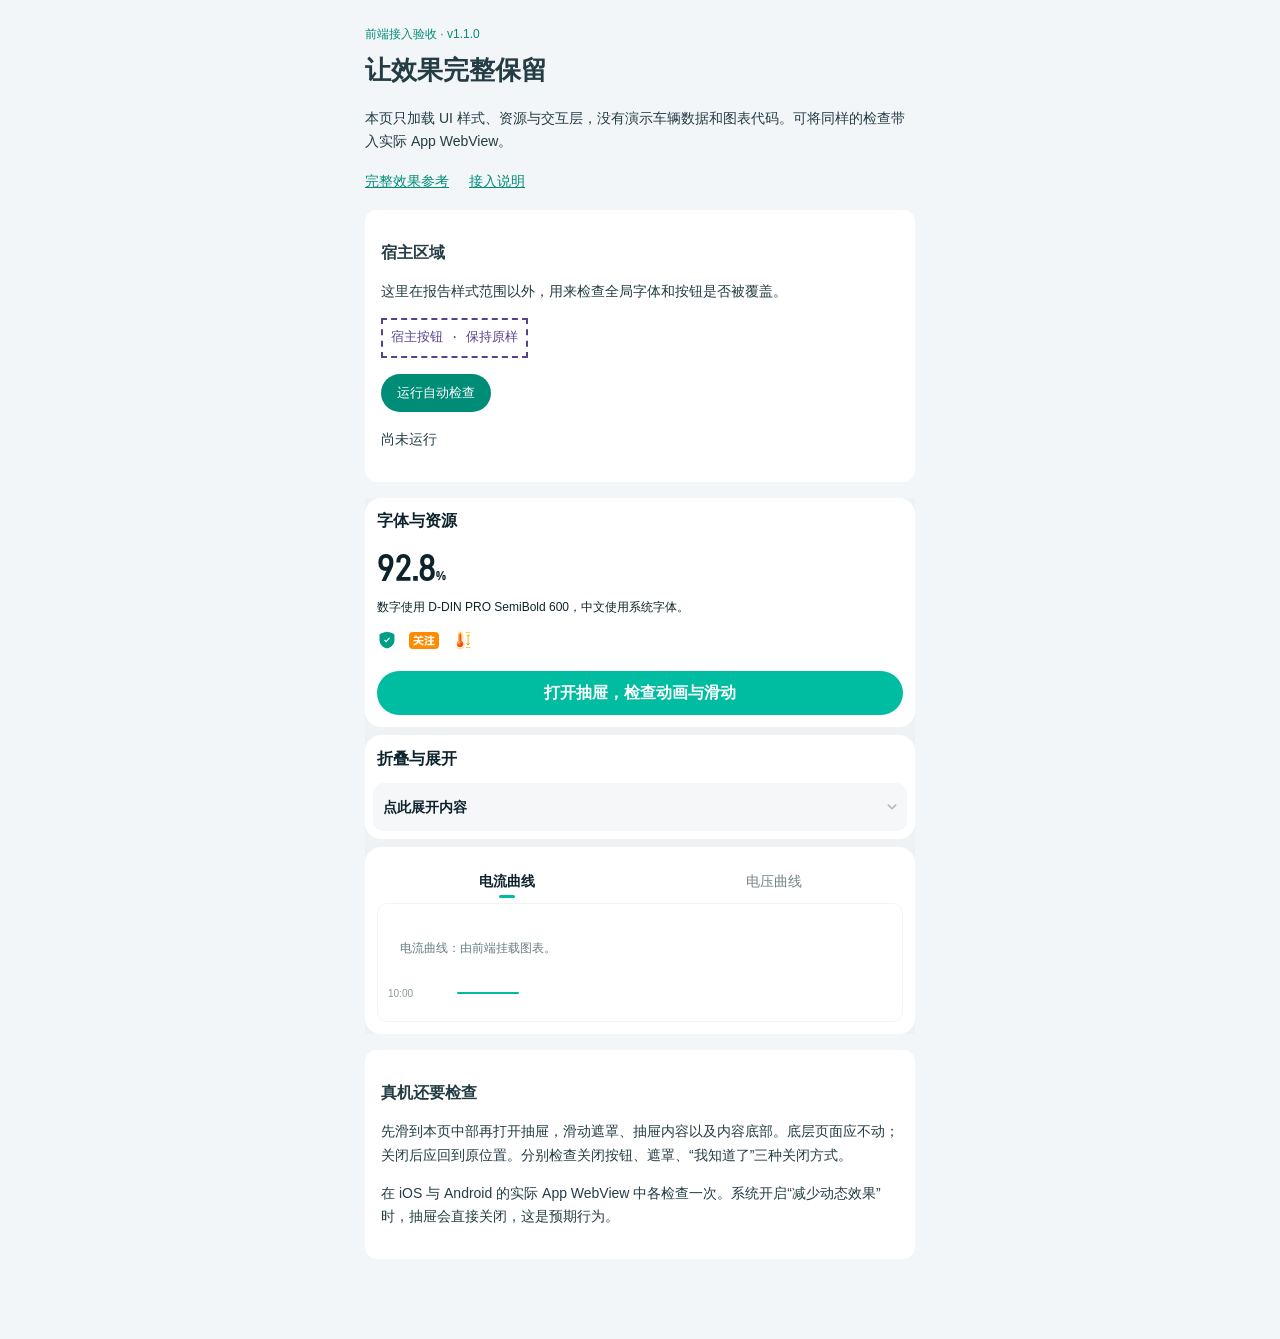
==== commit 05505e7d: "Update vehicle battery static data to latest Figma layout" ====
--- a/handoff/index.html
+++ b/handoff/index.html
@@ -15,7 +15,7 @@
 <body>
   <main class="handoff-page">
     <header>
-      <p class="eyebrow">前端接入验收 · v1.0.0</p>
+      <p class="eyebrow">前端接入验收 · v1.1.0</p>
       <h1>让效果完整保留</h1>
       <p>本页只加载 UI 样式、资源与交互层，没有演示车辆数据和图表代码。可将同样的检查带入实际 App WebView。</p>
       <nav><a href="../">完整效果参考</a><a href="https://github.com/wangyekai918-star/teld-battery-guardian-3-0/blob/main/handoff/README.md">接入说明</a></nav>
--- a/css/battery-basics.css
+++ b/css/battery-basics.css
@@ -1,4 +1,4 @@
-/* Figma 330:2813：标题下先展示四项基本信息，再展示估价与三项允许值。 */
+/* Figma 334:533：静态参数独立于估价、故障率和 AI 预计续航。 */
 :where([data-battery-report]) .battery-basics {
   min-width: 0;
   border-radius: 16px;
@@ -8,77 +8,74 @@
 :where([data-battery-report]) .battery-basics-head {
   display: flex;
   align-items: center;
-  justify-content: space-between;
-  gap: 8px;
   padding: var(--content-inset) var(--content-inset) 0;
 }
 :where([data-battery-report]) .battery-basics-head .section-heading {
   line-height: 22px;
 }
-:where([data-battery-report]) .battery-basics-fault {
-  flex: none;
-  color: rgba(13, 35, 44, .6);
-  font-size: 12px;
-  line-height: 17px;
-  white-space: nowrap;
-}
 :where([data-battery-report]) .battery-basics-content {
   display: flex;
   flex-direction: column;
-  gap: 8px;
-  padding: var(--nested-inset);
+  gap: 12px;
+  padding: 12px;
 }
 :where([data-battery-report]) .battery-basics-main {
   display: grid;
-  grid-template-columns: minmax(0, 130fr) 38px minmax(0, 175fr);
+  /* 351px 白卡时为 120 / 38 / 169；更窄时左卡可收缩，保留说明文字宽度。 */
+  grid-template-columns: minmax(0, 120px) 38px minmax(136px, 1fr);
   align-items: center;
 }
-:where([data-battery-report]) .battery-basics-valuation {
+:where([data-battery-report]) .battery-basics-capacity {
+  position: relative;
   height: 196px;
   min-width: 0;
   border-radius: 8px;
   background: #f4f6f8;
   overflow: hidden;
 }
-:where([data-battery-report]) .battery-basics-art {
-  display: grid;
-  place-items: center;
-  height: 138px;
-}
-:where([data-battery-report]) .battery-basics-art img {
-  display: block;
-  width: calc(100% - 6px);
-  max-width: 123.411px;
-  height: 123.411px;
-  object-fit: contain;
-  mix-blend-mode: darken;
-  transform: translateY(3px);
-}
-:where([data-battery-report]) .battery-basics-estimate {
+:where([data-battery-report]) .battery-basics-capacity-reading {
   display: flex;
   flex-direction: column;
   align-items: center;
   gap: 2px;
-  height: 58px;
+  margin: 16px 0 0;
 }
-:where([data-battery-report]) .battery-basics-price {
+:where([data-battery-report]) .battery-basics-capacity-reading dt {
+  order: 1;
+  font-size: 14px;
+  font-weight: 600;
+  line-height: 20px;
+}
+:where([data-battery-report]) .battery-basics-capacity-reading dd {
   display: flex;
   align-items: baseline;
   margin: 0;
   color: #00c86b;
-  font: 600 26px/26px BatteryGuardianDIN, sans-serif;
+  font: 600 28px/28px BatteryGuardianDIN, sans-serif;
   white-space: nowrap;
 }
-:where([data-battery-report]) .battery-basics-price-unit {
-  font-family: -apple-system, BlinkMacSystemFont, "PingFang SC", "Microsoft YaHei", sans-serif;
+:where([data-battery-report]) .battery-basics-capacity-unit {
   font-size: 14px;
   line-height: 14px;
 }
-:where([data-battery-report]) .battery-basics-price-label {
-  margin: 0;
-  color: rgba(13, 35, 44, .8);
-  font-size: 12px;
-  line-height: 17px;
+:where([data-battery-report]) .battery-basics-art {
+  position: absolute;
+  bottom: 0;
+  left: 50%;
+  width: 120px;
+  height: 120px;
+  transform: translateX(-50%);
+  overflow: hidden;
+}
+:where([data-battery-report]) .battery-basics-art img {
+  position: absolute;
+  top: -7.705px;
+  left: -2.025px;
+  display: block;
+  width: 123.411px;
+  height: 123.411px;
+  object-fit: cover;
+  mix-blend-mode: darken;
 }
 :where([data-battery-report]) .battery-basics-connector {
   display: block;
@@ -120,7 +117,7 @@
 }
 :where([data-battery-report]) .battery-basics-specs {
   display: grid;
-  grid-template-columns: repeat(4, minmax(0, 1fr));
+  grid-template-columns: repeat(3, minmax(0, 1fr));
   gap: 16px;
   margin: 0;
 }
@@ -132,7 +129,7 @@
   justify-content: center;
   gap: 2px;
   min-width: 0;
-  height: 54px;
+  height: 44px;
 }
 :where([data-battery-report]) .battery-basics-spec dt {
   order: 1;
@@ -149,13 +146,13 @@
   white-space: nowrap;
 }
 :where([data-battery-report]) .battery-basics-spec-unit {
-  font-size: 10px;
-  line-height: 10px;
+  font-size: 12px;
+  line-height: 12px;
 }
 :where([data-battery-report]) .battery-basics-spec .battery-basics-type {
   font-family: inherit;
   font-size: 14px;
-  line-height: 18px;
+  line-height: 14px;
 }
 :where([data-battery-report]) .battery-basics-divider {
   position: absolute;
